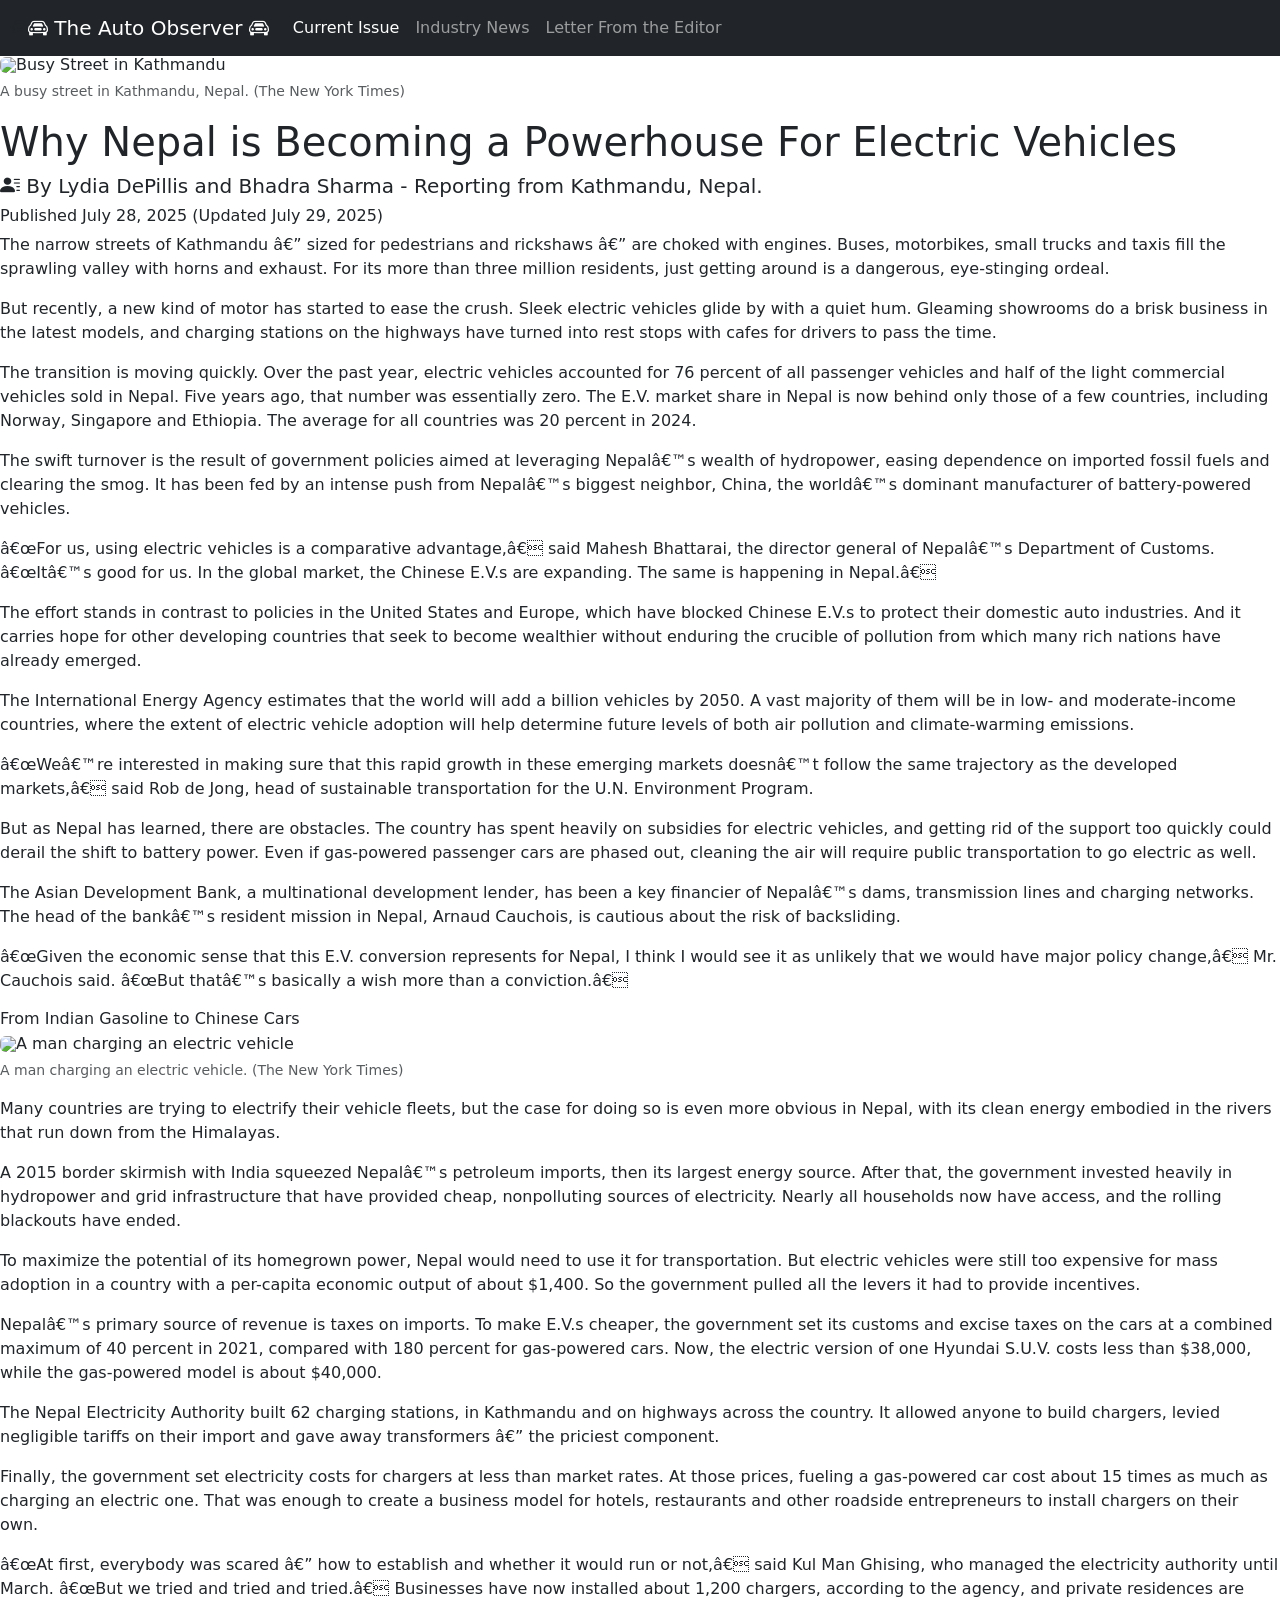
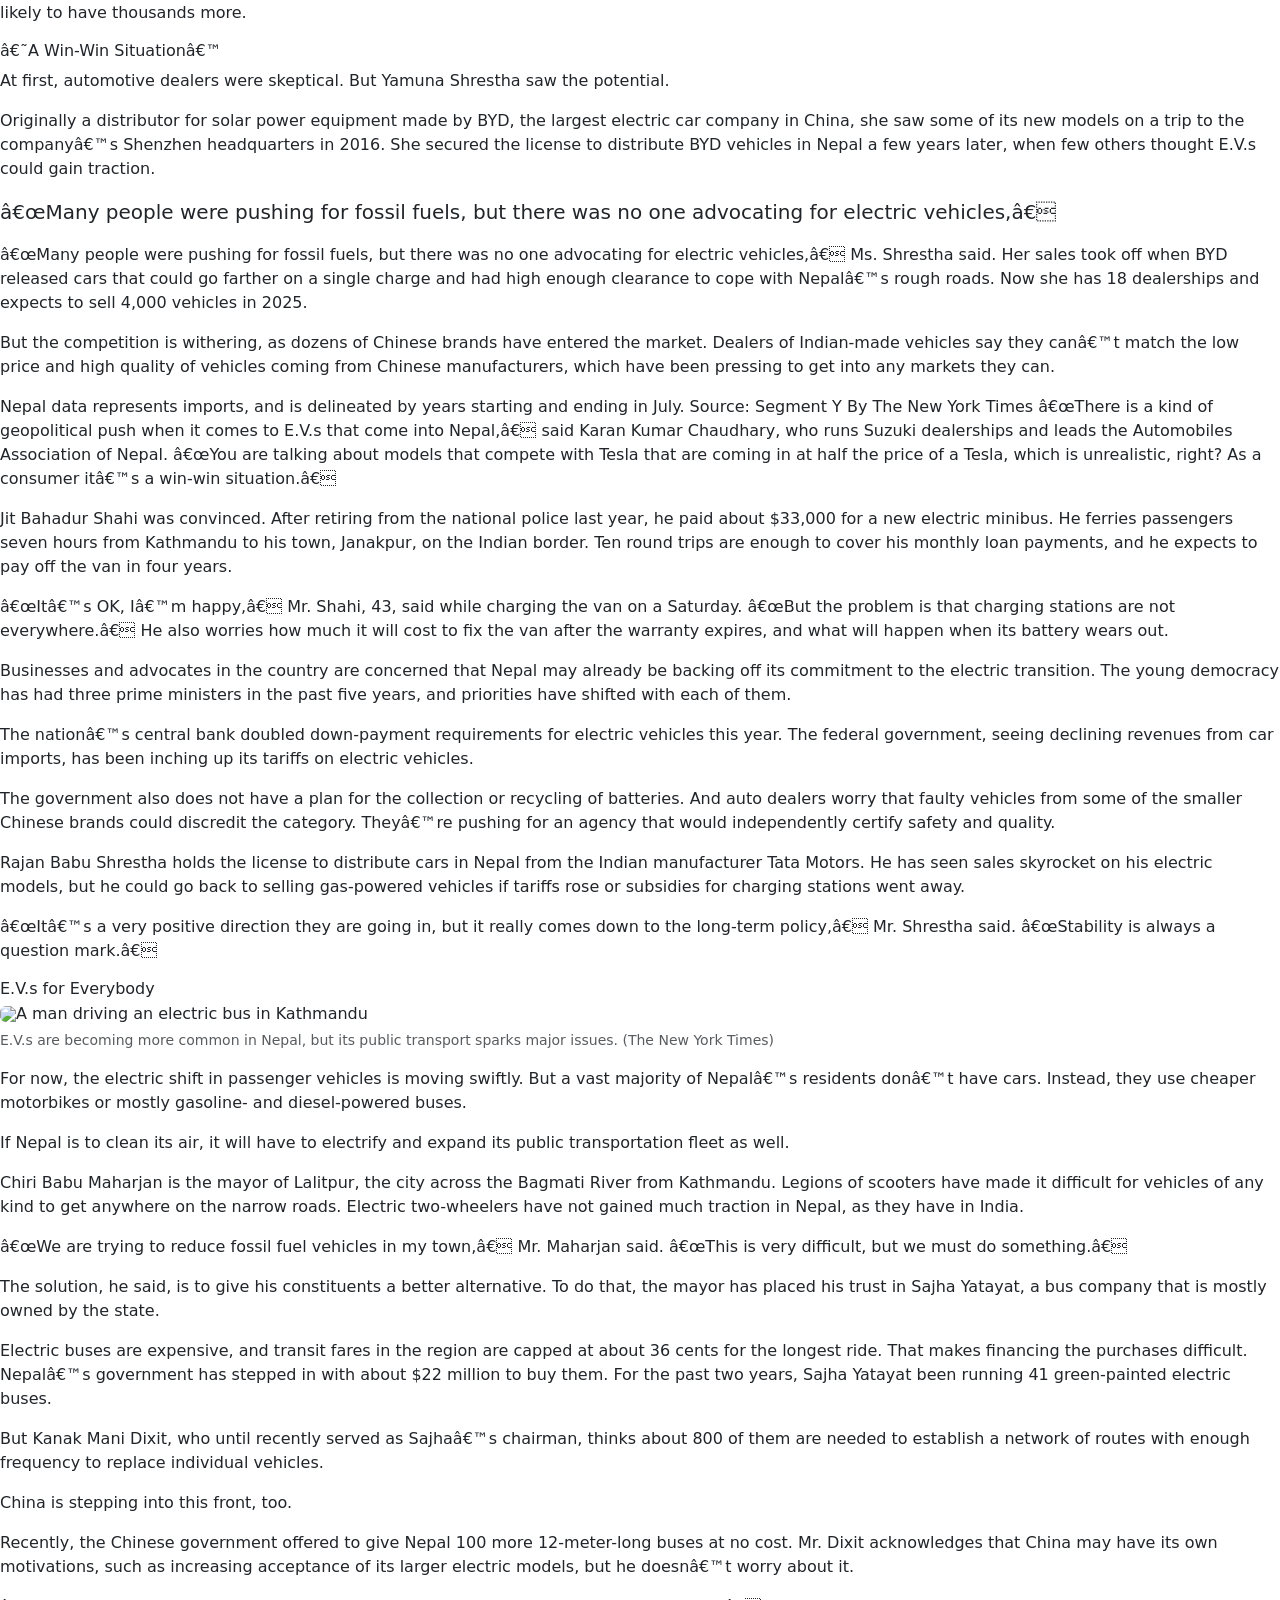
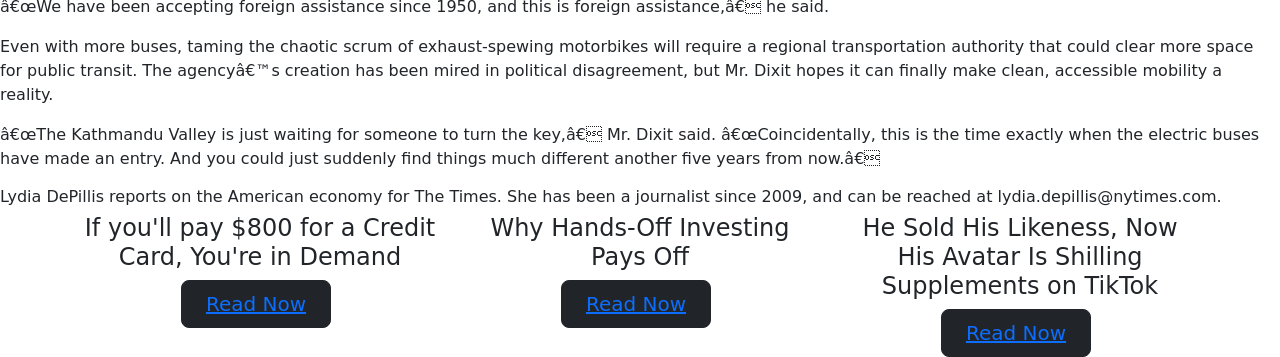
==== midterm-review/index.html @ bd1b1281 "Create index.html" ====
<!DOCTYPE html>
<html lang="en">
<head>
    <link href="https://cdn.jsdelivr.net/npm/bootstrap@5.3.3/dist/css/bootstrap.min.css" rel="stylesheet" integrity="sha384-QWTKZyjpPEjISv5WaRU9OFeRpok6YctnYmDr5pNlyT2bRjXh0JMhjY6hW+ALEwIH" crossorigin="anonymous">
    <link rel="stylesheet" href="https://cdn.jsdelivr.net/npm/bootstrap-icons@1.11.1/font/bootstrap-icons.css">
    <link rel="stylesheet" type="text/css" href="stylesheet.css">

    <script src="https://cdn.jsdelivr.net/npm/bootstrap@5.3.3/dist/js/bootstrap.bundle.min.js" integrity="sha384-YvpcrYf0tY3lHB60NNkmXc5s9fDVZLESaAA55NDzOxhy9GkcIdslK1eN7N6jIeHz" crossorigin="anonymous"></script>

    <title>The Auto Observer</title>
</head>
    <body>
 <nav class="navbar navbar-expand-lg bg-dark" data-bs-theme="dark" font-family="Special Elite" >
   <div class="container-fluid">
    <i class="bi bi-car-front"></i>
     <a class="navbar-brand" href="#"><i class="bi bi-car-front"></i> The Auto Observer <i class="bi bi-car-front"></i></a>
     <button class="navbar-toggler" type="button" data-bs-toggle="collapse" data-bs-target="#navbarSupportedContent" aria-controls="navbarSupportedContent" aria-expanded="false" aria-label="Toggle navigation">
       <span class="navbar-toggler-icon"></span>
     </button>
     <div class="collapse navbar-collapse" id="navbarSupportedContent">
       <ul class="navbar-nav me-auto mb-2 mb-lg-0">
         <li class="nav-item">
           <a class="nav-link active" aria-current="page" href="#">Current Issue</a>
         </li>
         <li class="nav-item">
           <a class="nav-link" href="#">Industry News</a>
         </li>
        <li class="nav-item">
           <a class="nav-link" href="#">Letter From the Editor</a>
         </li>
      
       </ul>

     </div>
   </div>
 </nav>

<figure class="figure">
    <img src="review-images/image7.jpeg" class="figure-img img-fluid rounded" alt="Busy Street in Kathmandu">
    <figcaption class="figure-caption">A busy street in Kathmandu, Nepal. (The New York Times)</figcaption>
</figure>

<div id="headline">
    <h1>Why Nepal is Becoming a Powerhouse For Electric Vehicles</h1>
</div>

<div id="byline"> 
    <h5><i class="bi bi-person-lines-fill"></i> By Lydia DePillis and Bhadra Sharma - Reporting from Kathmandu, Nepal.</h5>
    <h6>Published July 28, 2025 (Updated July 29, 2025)</h6>
</div>

<div id="content">
    <p>The narrow streets of Kathmandu — sized for pedestrians and rickshaws — are choked with engines. Buses, motorbikes, small trucks and taxis fill the sprawling valley with horns and exhaust. For its more than three million residents, just getting around is a dangerous, eye-stinging ordeal.
</p>
<p>But recently, a new kind of motor has started to ease the crush. Sleek electric vehicles glide by with a quiet hum. Gleaming showrooms do a brisk business in the latest models, and charging stations on the highways have turned into rest stops with cafes for drivers to pass the time.
</p>
<p>The transition is moving quickly. Over the past year, electric vehicles accounted for 76 percent of all passenger vehicles and half of the light commercial vehicles sold in Nepal. Five years ago, that number was essentially zero. The E.V. market share in Nepal is now behind only those of a few countries, including Norway, Singapore and Ethiopia. The average for all countries was 20 percent in 2024.
</p>
<p>The swift turnover is the result of government policies aimed at leveraging Nepal’s wealth of hydropower, easing dependence on imported fossil fuels and clearing the smog. It has been fed by an intense push from Nepal’s biggest neighbor, China, the world’s dominant manufacturer of battery-powered vehicles.
</p>
<p>“For us, using electric vehicles is a comparative advantage,” said Mahesh Bhattarai, the director general of Nepal’s Department of Customs. “It’s good for us. In the global market, the Chinese E.V.s are expanding. The same is happening in Nepal.”
</p>
<p>The effort stands in contrast to policies in the United States and Europe, which have blocked Chinese E.V.s to protect their domestic auto industries. And it carries hope for other developing countries that seek to become wealthier without enduring the crucible of pollution from which many rich nations have already emerged.
</p>
<p>The International Energy Agency estimates that the world will add a billion vehicles by 2050. A vast majority of them will be in low- and moderate-income countries, where the extent of electric vehicle adoption will help determine future levels of both air pollution and climate-warming emissions.
</p>
<p>“We’re interested in making sure that this rapid growth in these emerging markets doesn’t follow the same trajectory as the developed markets,” said Rob de Jong, head of sustainable transportation for the U.N. Environment Program.
</p>
<p>But as Nepal has learned, there are obstacles. The country has spent heavily on subsidies for electric vehicles, and getting rid of the support too quickly could derail the shift to battery power. Even if gas-powered passenger cars are phased out, cleaning the air will require public transportation to go electric as well.
</p>
<p>The Asian Development Bank, a multinational development lender, has been a key financier of Nepal’s dams, transmission lines and charging networks. The head of the bank’s resident mission in Nepal, Arnaud Cauchois, is cautious about the risk of backsliding.
</p>
<p>“Given the economic sense that this E.V. conversion represents for Nepal, I think I would see it as unlikely that we would have major policy change,” Mr. Cauchois said. “But that’s basically a wish more than a conviction.”
</p>
<h6>From Indian Gasoline to Chinese Cars</h6>
<figure class="figure">
    <img src="review-images/image10.jpeg" class="figure-img img-fluid rounded" alt="A man charging an electric vehicle">
    <figcaption class="figure-caption">A man charging an electric vehicle. (The New York Times)</figcaption>
</figure>
<p>Many countries are trying to electrify their vehicle fleets, but the case for doing so is even more obvious in Nepal, with its clean energy embodied in the rivers that run down from the Himalayas.
</p>
<p>A 2015 border skirmish with India squeezed Nepal’s petroleum imports, then its largest energy source. After that, the government invested heavily in hydropower and grid infrastructure that have provided cheap, nonpolluting sources of electricity. Nearly all households now have access, and the rolling blackouts have ended.
</p>
<p>To maximize the potential of its homegrown power, Nepal would need to use it for transportation. But electric vehicles were still too expensive for mass adoption in a country with a per-capita economic output of about $1,400. So the government pulled all the levers it had to provide incentives.
</p>
<p>Nepal’s primary source of revenue is taxes on imports. To make E.V.s cheaper, the government set its customs and excise taxes on the cars at a combined maximum of 40 percent in 2021, compared with 180 percent for gas-powered cars. Now, the electric version of one Hyundai S.U.V. costs less than $38,000, while the gas-powered model is about $40,000.
</p>
<p>The Nepal Electricity Authority built 62 charging stations, in Kathmandu and on highways across the country. It allowed anyone to build chargers, levied negligible tariffs on their import and gave away transformers — the priciest component.
</p>
<p>Finally, the government set electricity costs for chargers at less than market rates. At those prices, fueling a gas-powered car cost about 15 times as much as charging an electric one. That was enough to create a business model for hotels, restaurants and other roadside entrepreneurs to install chargers on their own.
</p>
<p>“At first, everybody was scared — how to establish and whether it would run or not,” said Kul Man Ghising, who managed the electricity authority until March. “But we tried and tried and tried.” Businesses have now installed about 1,200 chargers, according to the agency, and private residences are likely to have thousands more.
</p>
<h6>‘A Win-Win Situation’</h6>
<p>At first, automotive dealers were skeptical. But Yamuna Shrestha saw the potential.
</p>
<p>Originally a distributor for solar power equipment made by BYD, the largest electric car company in China, she saw some of its new models on a trip to the company’s Shenzhen headquarters in 2016. She secured the license to distribute BYD vehicles in Nepal a few years later, when few others thought E.V.s could gain traction.
</p>
<blockquote class="blockquote"
>
  <p class="mb-0">“Many people were pushing for fossil fuels, but there was no one advocating for electric vehicles,” </p>
</blockquote>
<p>“Many people were pushing for fossil fuels, but there was no one advocating for electric vehicles,” Ms. Shrestha said. Her sales took off when BYD released cars that could go farther on a single charge and had high enough clearance to cope with Nepal’s rough roads. Now she has 18 dealerships and expects to sell 4,000 vehicles in 2025.
</p>
<p>But the competition is withering, as dozens of Chinese brands have entered the market. Dealers of Indian-made vehicles say they can’t match the low price and high quality of vehicles coming from Chinese manufacturers, which have been pressing to get into any markets they can.
</p>
<p>Nepal data represents imports, and is delineated by years starting and ending in July. Source: Segment Y By The New York Times
“There is a kind of geopolitical push when it comes to E.V.s that come into Nepal,” said Karan Kumar Chaudhary, who runs Suzuki dealerships and leads the Automobiles Association of Nepal. “You are talking about models that compete with Tesla that are coming in at half the price of a Tesla, which is unrealistic, right? As a consumer it’s a win-win situation.”
</p>
<p>Jit Bahadur Shahi was convinced. After retiring from the national police last year, he paid about $33,000 for a new electric minibus. He ferries passengers seven hours from Kathmandu to his town, Janakpur, on the Indian border. Ten round trips are enough to cover his monthly loan payments, and he expects to pay off the van in four years.
</p>
<p>“It’s OK, I’m happy,” Mr. Shahi, 43, said while charging the van on a Saturday. “But the problem is that charging stations are not everywhere.” He also worries how much it will cost to fix the van after the warranty expires, and what will happen when its battery wears out.
</p>
<p>Businesses and advocates in the country are concerned that Nepal may already be backing off its commitment to the electric transition. The young democracy has had three prime ministers in the past five years, and priorities have shifted with each of them.
</p>
<p>The nation’s central bank doubled down-payment requirements for electric vehicles this year. The federal government, seeing declining revenues from car imports, has been inching up its tariffs on electric vehicles.
</p>
<p>The government also does not have a plan for the collection or recycling of batteries. And auto dealers worry that faulty vehicles from some of the smaller Chinese brands could discredit the category. They’re pushing for an agency that would independently certify safety and quality.
</p>
<p>Rajan Babu Shrestha holds the license to distribute cars in Nepal from the Indian manufacturer Tata Motors. He has seen sales skyrocket on his electric models, but he could go back to selling gas-powered vehicles if tariffs rose or subsidies for charging stations went away.
</p>
<p>“It’s a very positive direction they are going in, but it really comes down to the long-term policy,” Mr. Shrestha said. “Stability is always a question mark.”
</p>
<h6>E.V.s for Everybody</h6>
<figure class="figure">
    <img src="review-images/image5.jpeg" class="figure-img img-fluid rounded" alt="A man driving an electric bus in Kathmandu">
    <figcaption class="figure-caption">E.V.s are becoming more common in Nepal, but its public transport sparks major issues. (The New York Times)</figcaption>
</figure>
<p>For now, the electric shift in passenger vehicles is moving swiftly. But a vast majority of Nepal’s residents don’t have cars. Instead, they use cheaper motorbikes or mostly gasoline- and diesel-powered buses.
</p>
<p>If Nepal is to clean its air, it will have to electrify and expand its public transportation fleet as well.
</p>
<p>Chiri Babu Maharjan is the mayor of Lalitpur, the city across the Bagmati River from Kathmandu. Legions of scooters have made it difficult for vehicles of any kind to get anywhere on the narrow roads. Electric two-wheelers have not gained much traction in Nepal, as they have in India.
</p>
<p>“We are trying to reduce fossil fuel vehicles in my town,” Mr. Maharjan said. “This is very difficult, but we must do something.”
</p>
<p>The solution, he said, is to give his constituents a better alternative. To do that, the mayor has placed his trust in Sajha Yatayat, a bus company that is mostly owned by the state.
</p>
<p>Electric buses are expensive, and transit fares in the region are capped at about 36 cents for the longest ride. That makes financing the purchases difficult. Nepal’s government has stepped in with about $22 million to buy them. For the past two years, Sajha Yatayat been running 41 green-painted electric buses.
</p>
<p>But Kanak Mani Dixit, who until recently served as Sajha’s chairman, thinks about 800 of them are needed to establish a network of routes with enough frequency to replace individual vehicles.
</p>
<p>China is stepping into this front, too.</p>
<p>Recently, the Chinese government offered to give Nepal 100 more 12-meter-long buses at no cost. Mr. Dixit acknowledges that China may have its own motivations, such as increasing acceptance of its larger electric models, but he doesn’t worry about it.
</p>
<p>“We have been accepting foreign assistance since 1950, and this is foreign assistance,” he said.
</p>
<p>Even with more buses, taming the chaotic scrum of exhaust-spewing motorbikes will require a regional transportation authority that could clear more space for public transit. The agency’s creation has been mired in political disagreement, but Mr. Dixit hopes it can finally make clean, accessible mobility a reality.
</p>
<p>“The Kathmandu Valley is just waiting for someone to turn the key,” Mr. Dixit said. “Coincidentally, this is the time exactly when the electric buses have made an entry. And you could just suddenly find things much different another five years from now.”
</p>
</div>

<div id="closer">
    <h6>Lydia DePillis reports on the American economy for The Times. She has been a journalist since 2009, and can be reached at lydia.depillis@nytimes.com.</h6>
</div>

<div class="container">
	<div class="row text-center justify-content-center">


		<div class="col-md-4">
			<h4>If you'll pay $800 for a Credit Card, You're in Demand</h4>
      <button type="button" class="btn btn-dark btn-lg px-4 me-md-2"> <a href="https://www.nytimes.com/2025/08/17/business/airlines-credit-cards-loyalty.html" target="_blank">Read Now</a></button>
		</div>

		<div class="col-md-4">
			<h4>Why Hands-Off Investing Pays Off</h4>
      <button type="button" class="btn btn-dark btn-lg px-4 me-md-2"> <a href="https://www.nytimes.com/2025/08/15/business/investing-fund-returns-interfere.html" target="_blank">Read Now</a></button>
		</div>

<div class="col-md-4">
			<h4>He Sold His Likeness, Now His Avatar Is Shilling Supplements on TikTok</h4>
      <button type="button" class="btn btn-dark btn-lg px-4 me-md-2"> <a href="https://www.nytimes.com/2025/08/17/business/tiktok-ai-avatars.html" target="_blank">Read Now</a></button>
		</div>

	</div>
    </body>
</html>
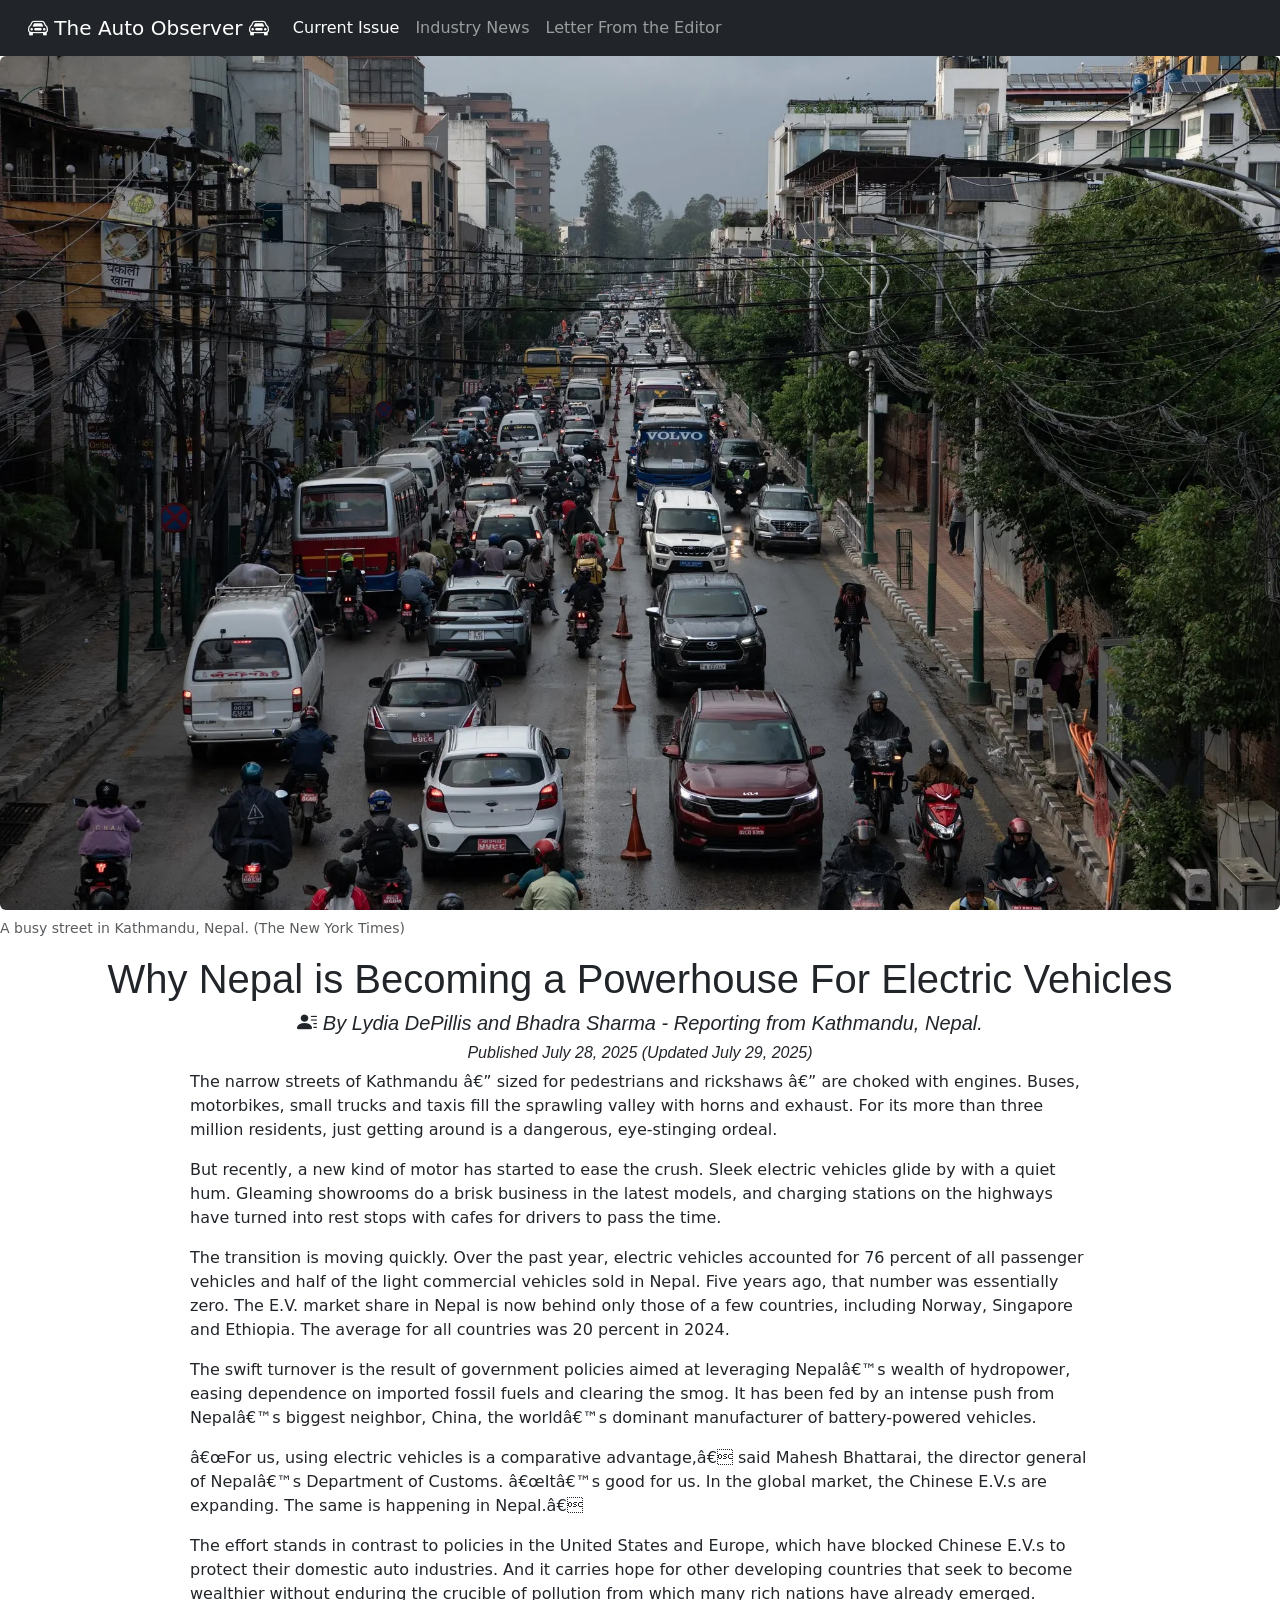
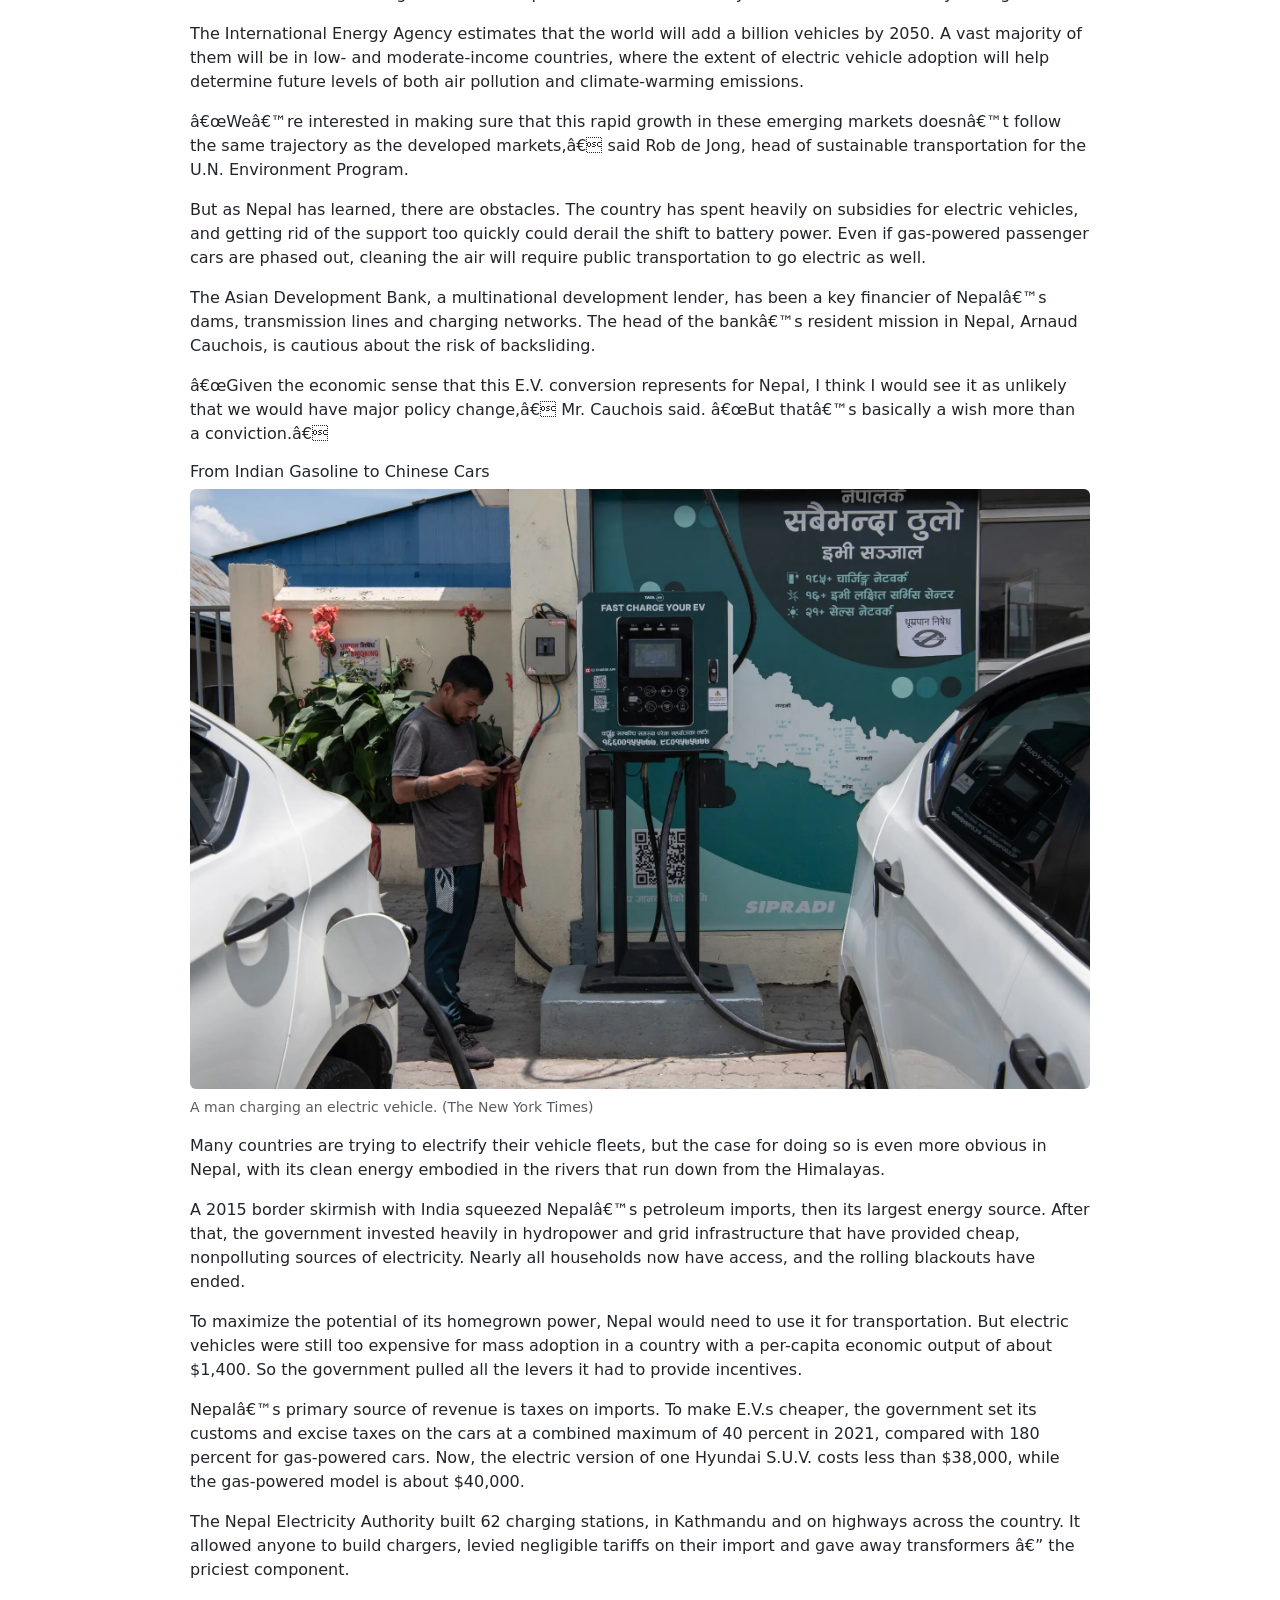
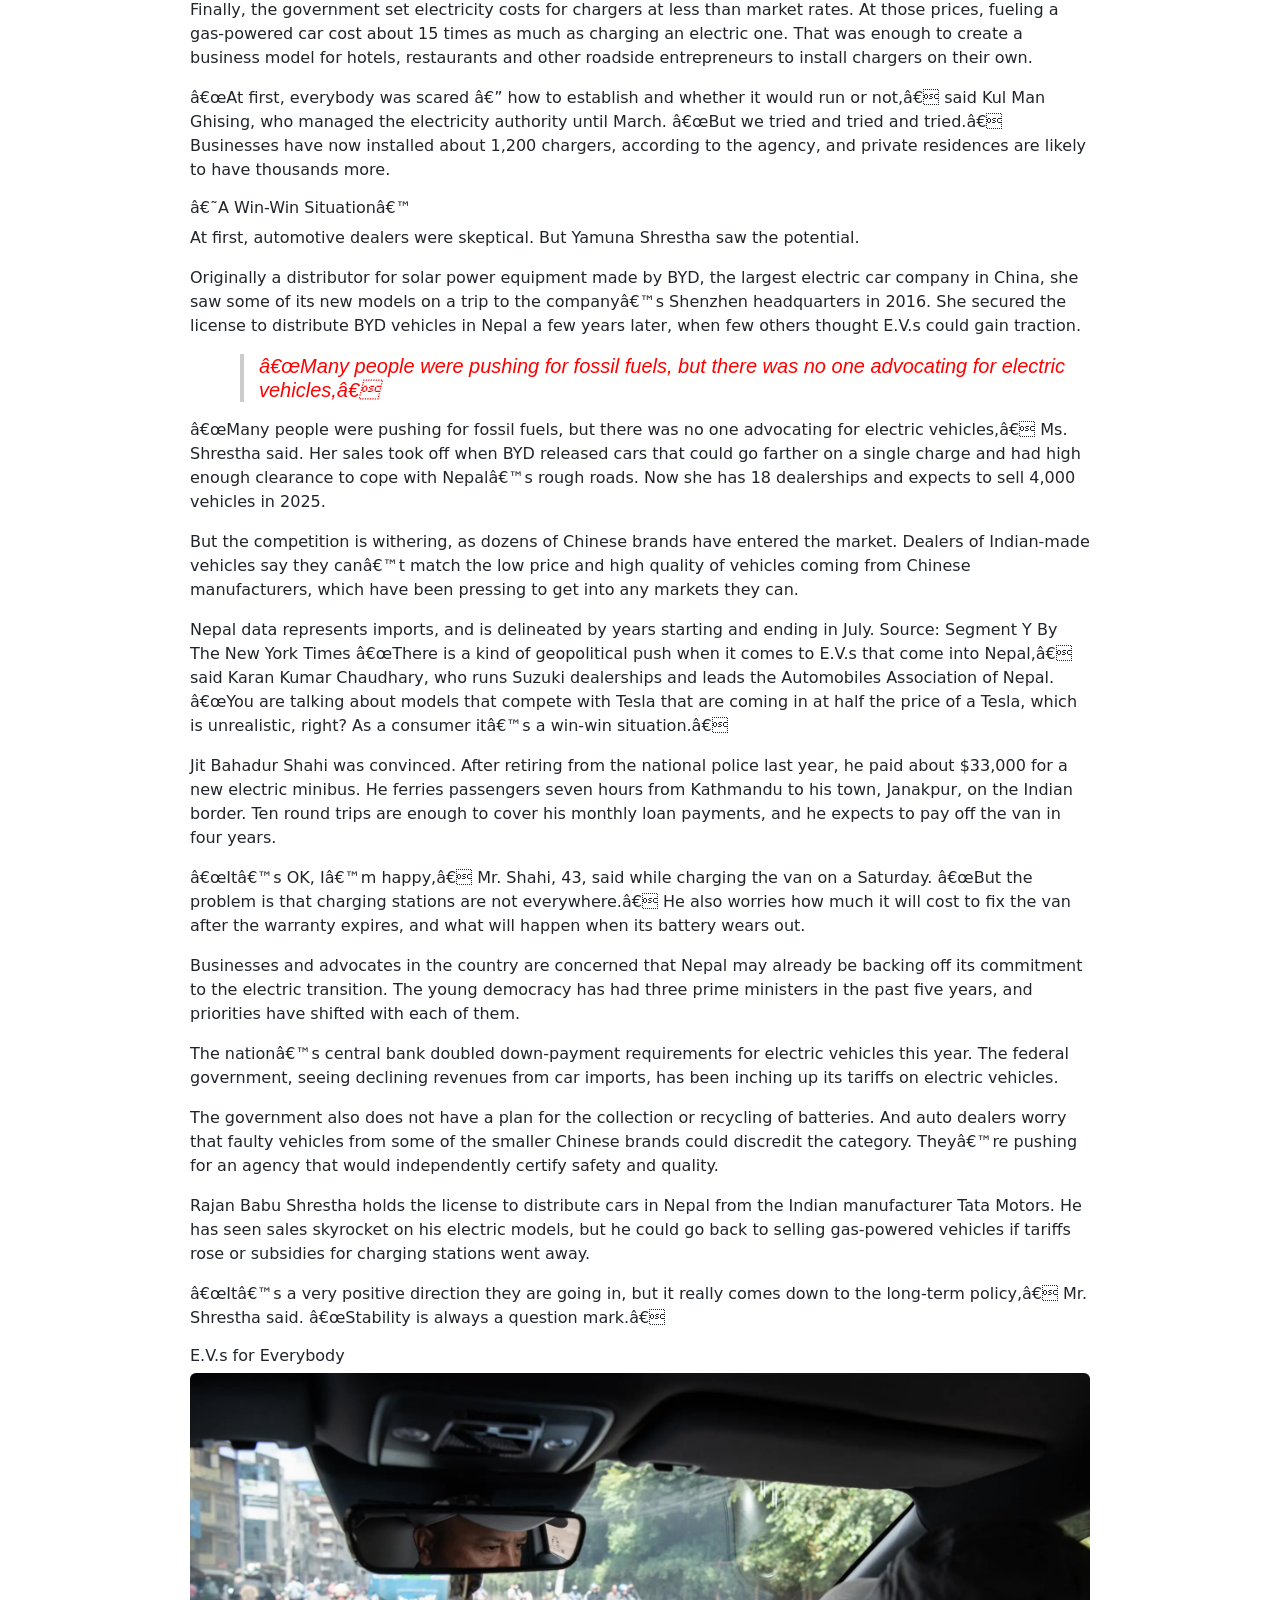
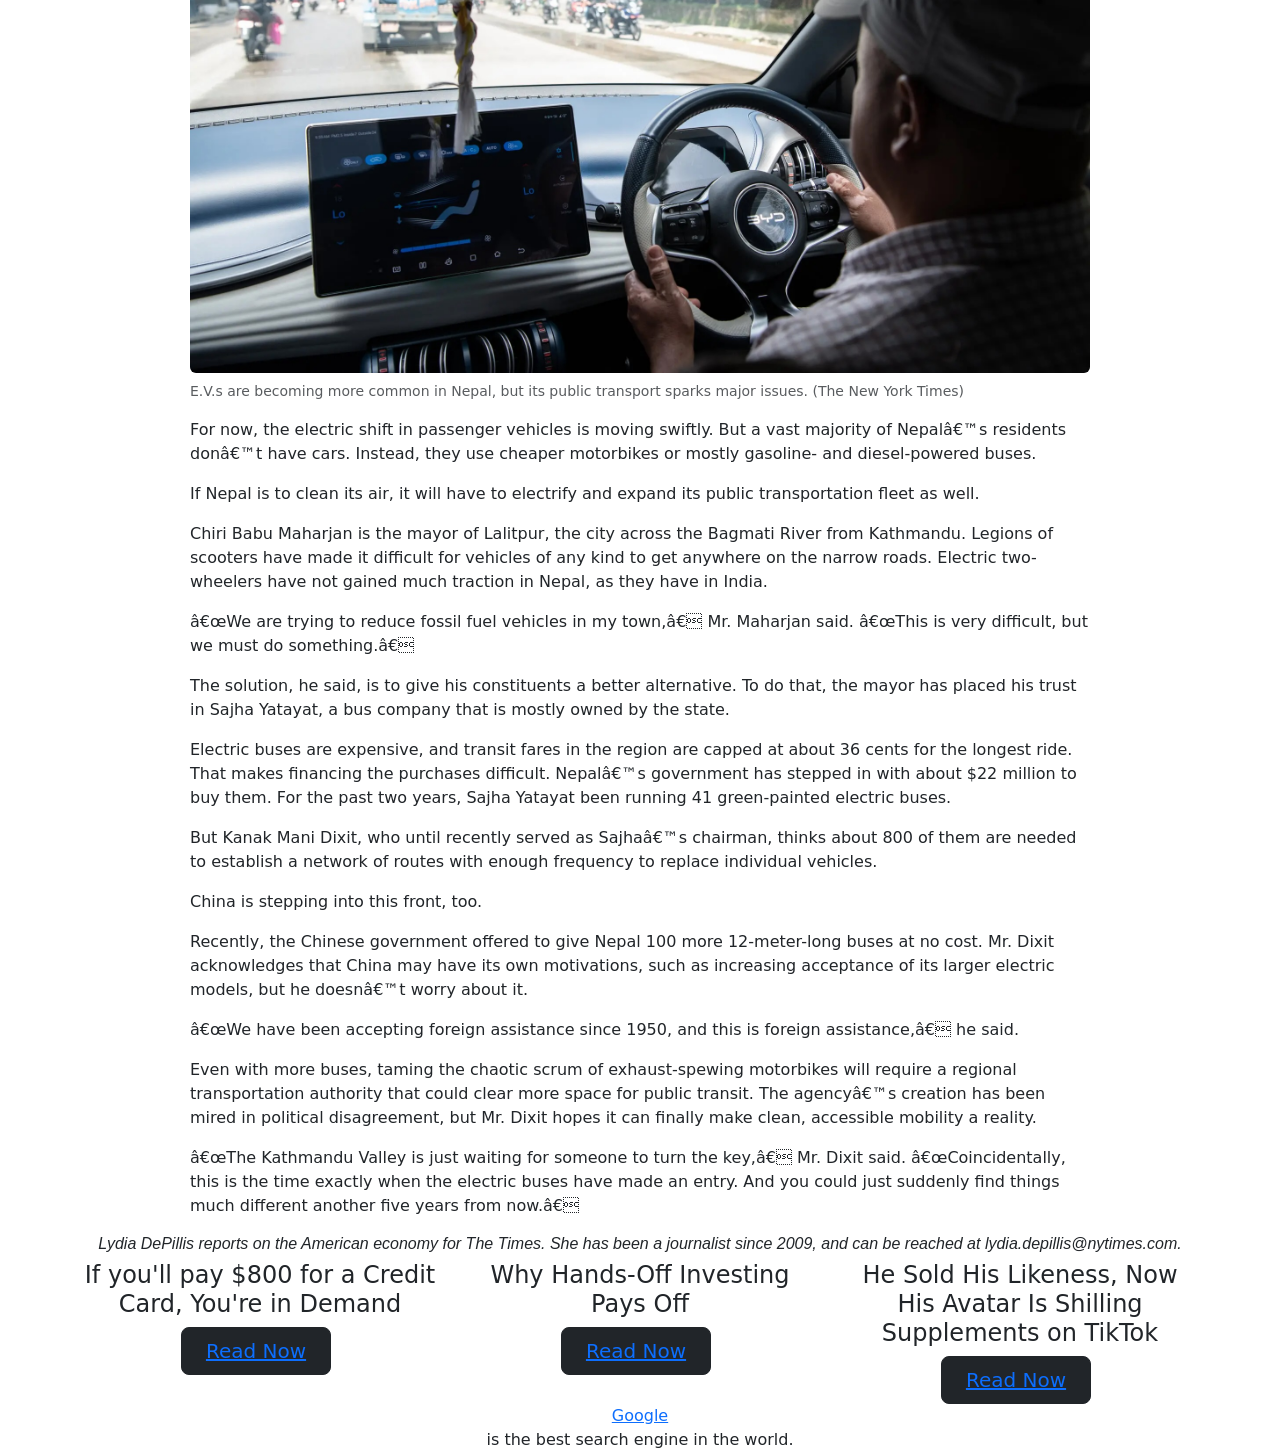
==== commit 4973caa0: "midterm" ====
--- a/midterm-review/index.html
+++ b/midterm-review/index.html
@@ -174,6 +174,12 @@
       <button type="button" class="btn btn-dark btn-lg px-4 me-md-2"> <a href="https://www.nytimes.com/2025/08/17/business/tiktok-ai-avatars.html" target="_blank">Read Now</a></button>
 		</div>
 
+
+
+<a href="https://www.google.com" target="_blank">Google</a> is the best search engine in the world.
+
+
+
 	</div>
     </body>
 </html>
--- a/midterm-review/stylesheet.css
+++ b/midterm-review/stylesheet.css
@@ -0,0 +1,37 @@
+#headline {
+   font-family: Helvetica, sans-serif;
+font-size: 14px; 
+text-align: center;
+}
+
+
+#byline {
+font-family: Helvetica, sans-serif;
+font-size: 14px;
+font-style: italic;
+text-align: center;
+}
+
+
+#content {
+    margin: 0 auto;
+    width: 900px;
+}
+
+blockquote {
+    font: 16px/24px normal helvetica, sans-serif;
+    font-style: italic;
+    margin-top: 15px;
+    margin-bottom: 15px;
+    color: red;
+    margin-left: 50px;
+    padding-left: 15px;
+    border-left: 4px solid #ccc;
+}
+
+#closer {
+font-family: Helvetica, sans-serif;
+font-size: 14px;
+font-style: italic;
+text-align: center;
+}
